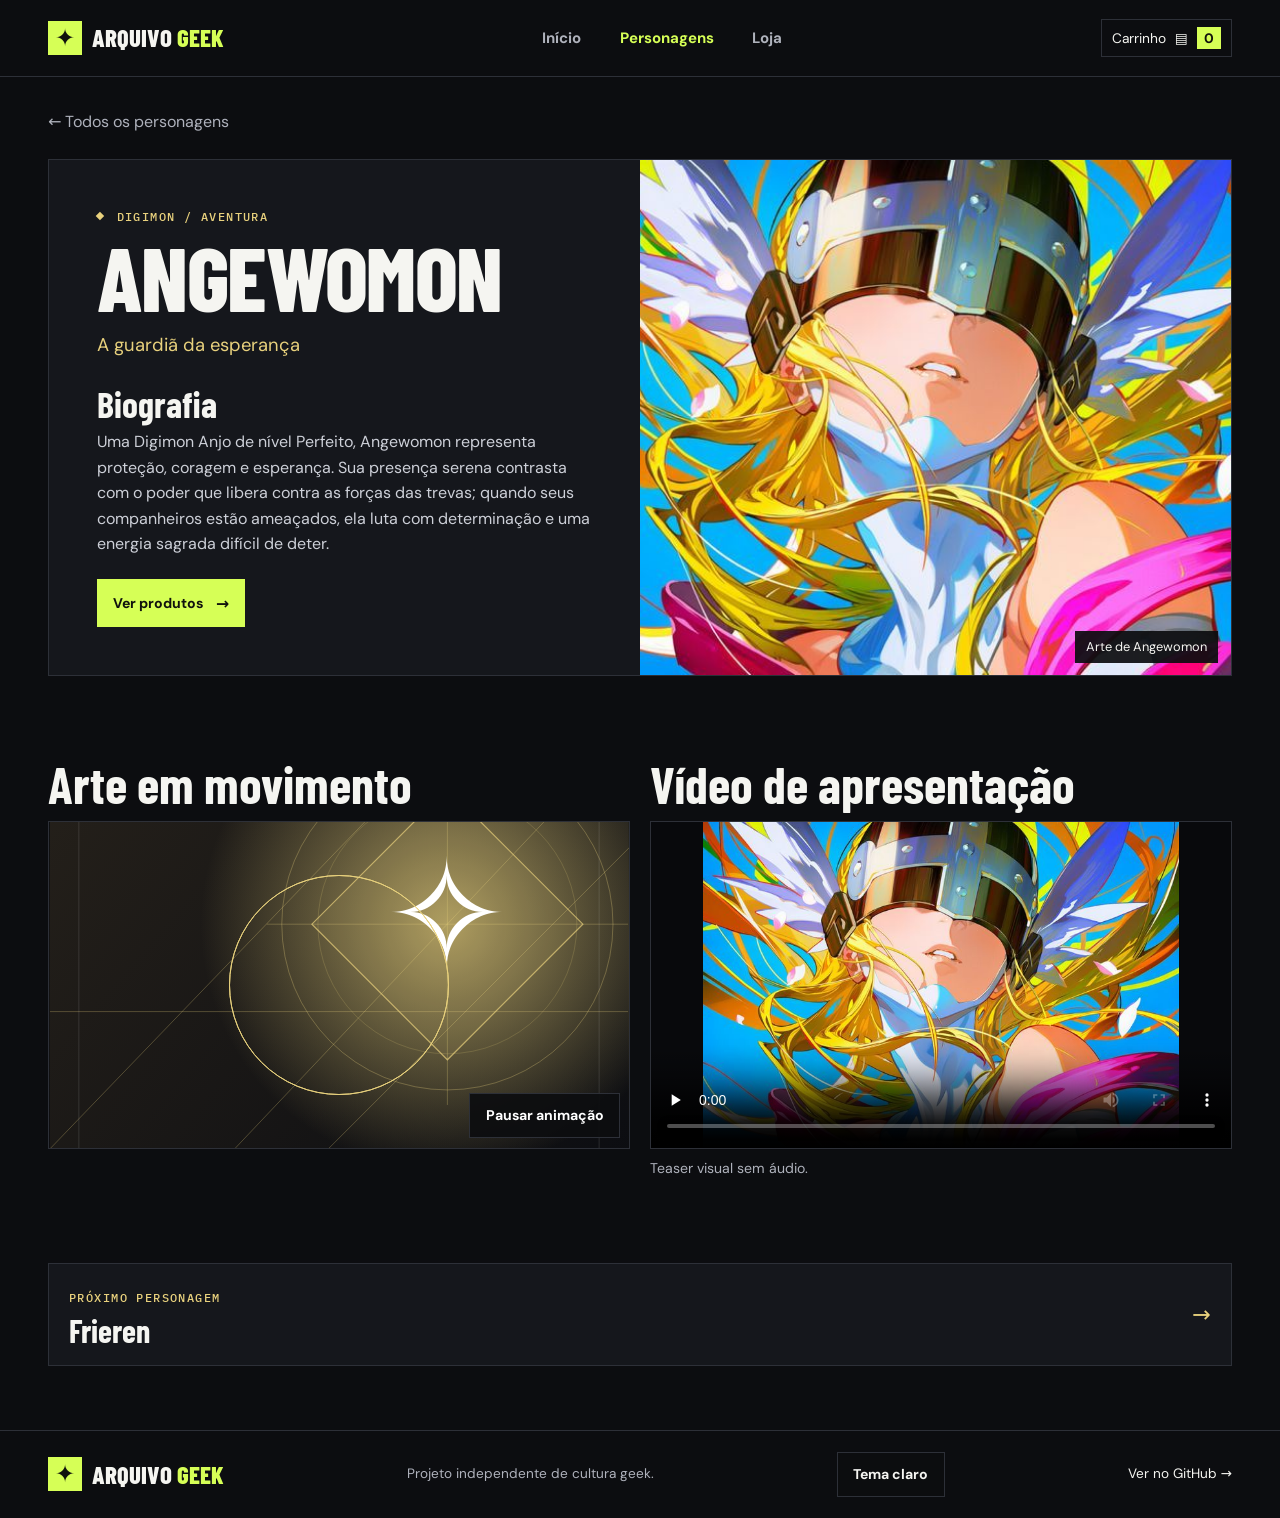
==== personagens/angewomon.html @ 1e924ce9 "Redesign Arquivo Geek and add profiles and catalog" ====
<!doctype html>
<html lang="pt-BR">
<head>
<meta charset="utf-8">
<meta name="viewport" content="width=device-width,initial-scale=1">
<meta name="theme-color" content="#0c0d10">
<meta name="description" content="Uma Digimon Anjo de nível Perfeito, Angewomon representa proteção, coragem e esperança. Sua presença serena contrasta com o poder que libera contra as forças das trevas; quando seus companheiros estão ameaçados, ela luta com determinação e uma energia sagrada difícil de deter.">
<title>Angewomon | Arquivo Geek</title>
<link rel="icon" href="../favicon.svg" type="image/svg+xml">
<link rel="stylesheet" href="../style.css">
<script src="../index.js" defer></script>
</head>
<body>
<a class="skip" href="#conteudo">Pular para o conteúdo</a>
<header class="site-header"><div class="shell header-inner">
<a class="brand" href="../index.html" aria-label="Arquivo Geek, início"><span class="brand-icon" aria-hidden="true">✦</span><span>ARQUIVO<span class="brand-accent">GEEK</span></span></a>
<nav aria-label="Menu principal">
<a href="../index.html">Início</a>
<a href="../index.html#colecao" aria-current="location">Personagens</a>
<a href="../loja.html">Loja</a>
</nav>
<a class="cart-link" href="../loja.html#carrinho"><span class="cart-label">Carrinho</span><span aria-hidden="true">▤</span><b data-cart-count>0</b></a>
</div></header>
<main id="conteudo">
<div class="shell profile-page" style="--accent:#e8d17d;--tone:#27221b">
<a class="back-link" href="../index.html#colecao">← Todos os personagens</a>
<section class="profile-hero">
<div class="profile-copy"><p class="kicker"><span class="signal"></span> Digimon / Aventura</p>
<h1>Angewomon</h1><p class="profile-role">A guardiã da esperança</p>
<h2>Biografia</h2><p class="bio">Uma Digimon Anjo de nível Perfeito, Angewomon representa proteção, coragem e esperança. Sua presença serena contrasta com o poder que libera contra as forças das trevas; quando seus companheiros estão ameaçados, ela luta com determinação e uma energia sagrada difícil de deter.</p>
<a class="button primary" href="../loja.html?personagem=angewomon">Ver produtos <span>→</span></a></div>
<figure class="profile-image" data-id="angewomon"><img src="../Angewomon%20(1).jpg" alt="Arte de Angewomon" loading="eager"><figcaption>Arte de Angewomon</figcaption></figure>
</section>
<section class="section media-section" aria-label="Arte e vídeo de Angewomon">
<div><h2>Arte em movimento</h2><div class="motion-stage" data-motion>
<img class="motion-image" src="../angewomon.svg" alt="Ilustração de Angewomon" loading="lazy">
<span class="motion-ring" aria-hidden="true"></span><span class="motion-ring ring-two" aria-hidden="true"></span>
<button class="button motion-button" type="button" aria-pressed="false">Pausar animação</button>
</div></div>
<div><h2>Vídeo de apresentação</h2><video controls playsinline preload="none" poster="../Angewomon%20(1).jpg" aria-label="Vídeo de apresentação de Angewomon">
<source src="../midia/angewomon.mp4" type="video/mp4">
<a href="../midia/angewomon.mp4">Baixar vídeo</a></video>
<p class="media-caption">Teaser visual sem áudio.</p></div>
</section>
<a class="next-profile" href="../personagens/frieren.html"><span><small class="kicker">PRÓXIMO PERSONAGEM</small><strong>Frieren</strong></span><span aria-hidden="true">→</span></a>
</div></main>
<footer class="site-footer"><div class="shell"><a class="brand" href="../index.html"><span class="brand-icon" aria-hidden="true">✦</span><span>ARQUIVO<span class="brand-accent">GEEK</span></span></a><p>Projeto independente de cultura geek.</p><button type="button" class="button outline theme-toggle" aria-pressed="false">Tema claro</button><a href="https://github.com/Kalebreus/terminal-estudo">Ver no GitHub →</a></div></footer>
</body></html>
---- style.css ----
@font-face {
  font-family: 'Barlow Condensed';
  font-style: normal;
  font-weight: 600;
  font-display: swap;
  src: url(./fontes/barlow-condensed-600.woff2) format('woff2');
  unicode-range: U+0000-00FF, U+0131, U+0152-0153, U+02BB-02BC, U+02C6, U+02DA, U+02DC, U+0304, U+0308, U+0329, U+2000-206F, U+20AC, U+2122, U+2191, U+2193, U+2212, U+2215, U+FEFF, U+FFFD;
}
@font-face {
  font-family: 'Barlow Condensed';
  font-style: normal;
  font-weight: 700;
  font-display: swap;
  src: url(./fontes/barlow-condensed-700.woff2) format('woff2');
  unicode-range: U+0000-00FF, U+0131, U+0152-0153, U+02BB-02BC, U+02C6, U+02DA, U+02DC, U+0304, U+0308, U+0329, U+2000-206F, U+20AC, U+2122, U+2191, U+2193, U+2212, U+2215, U+FEFF, U+FFFD;
}
@font-face {
  font-family: 'Barlow Condensed';
  font-style: normal;
  font-weight: 800;
  font-display: swap;
  src: url(./fontes/barlow-condensed-800.woff2) format('woff2');
  unicode-range: U+0000-00FF, U+0131, U+0152-0153, U+02BB-02BC, U+02C6, U+02DA, U+02DC, U+0304, U+0308, U+0329, U+2000-206F, U+20AC, U+2122, U+2191, U+2193, U+2212, U+2215, U+FEFF, U+FFFD;
}
@font-face {
  font-family: 'DM Sans';
  font-style: normal;
  font-weight: 400 700;
  font-display: swap;
  src: url(./fontes/dm-sans-400-700.woff2) format('woff2');
  unicode-range: U+0000-00FF, U+0131, U+0152-0153, U+02BB-02BC, U+02C6, U+02DA, U+02DC, U+0304, U+0308, U+0329, U+2000-206F, U+20AC, U+2122, U+2191, U+2193, U+2212, U+2215, U+FEFF, U+FFFD;
}
@font-face {
  font-family: 'IBM Plex Mono';
  font-style: normal;
  font-weight: 400;
  font-display: swap;
  src: url(./fontes/ibm-plex-mono-400.woff2) format('woff2');
  unicode-range: U+0000-00FF, U+0131, U+0152-0153, U+02BB-02BC, U+02C6, U+02DA, U+02DC, U+0304, U+0308, U+0329, U+2000-206F, U+20AC, U+2122, U+2191, U+2193, U+2212, U+2215, U+FEFF, U+FFFD;
}
@font-face {
  font-family: 'IBM Plex Mono';
  font-style: normal;
  font-weight: 500;
  font-display: swap;
  src: url(./fontes/ibm-plex-mono-500.woff2) format('woff2');
  unicode-range: U+0000-00FF, U+0131, U+0152-0153, U+02BB-02BC, U+02C6, U+02DA, U+02DC, U+0304, U+0308, U+0329, U+2000-206F, U+20AC, U+2122, U+2191, U+2193, U+2212, U+2215, U+FEFF, U+FFFD;
}
:root {
  color-scheme: dark;
  --bg: #0c0d10;
  --panel: #15171c;
  --line: #2d3038;
  --text: #f5f5f1;
  --muted: #afb2bc;
  --lime: #d6ff56;
  --heading: "Barlow Condensed", "Arial Narrow", Impact, sans-serif;
  --mono: "IBM Plex Mono", monospace;
}
*, *::before, *::after { box-sizing: border-box; }
body { margin: 0; background: var(--bg); color: var(--text); font: 1rem/1.6 "DM Sans", system-ui, sans-serif; }
a { color: inherit; text-decoration: none; }
button, input, select { font: inherit; }
button { cursor: pointer; }
img { display: block; max-width: 100%; }
h1, h2, h3, p, figure { margin: 0; }
h1, h2, h3, .brand, .hero-credit strong, .next-profile strong { font-family: var(--heading); line-height: .94; }
h1 { font-weight: 800; text-transform: uppercase; letter-spacing: -.018em; }
h2 { font-size: clamp(2.6rem, 5vw, 4.4rem); font-weight: 700; }
h3 { font-size: 1.85rem; line-height: 1; }
:focus-visible { outline: 2px solid var(--lime); outline-offset: 4px; }
[hidden] { display: none !important; }
.shell { width: min(1200px, 100% - 6rem); margin-inline: auto; }
.skip { position: fixed; z-index: 5; top: 1rem; left: 1rem; padding: .8rem; background: var(--lime); color: var(--bg); transform: translateY(-200%); }
.skip:focus { transform: none; }
.site-header { border-bottom: 1px solid var(--line); }
.header-inner { min-height: 76px; display: flex; justify-content: space-between; align-items: center; gap: 1rem; }
.brand { display: inline-flex; align-items: center; gap: .6rem; font-size: 1.55rem; font-weight: 800; white-space: nowrap; }
.brand-icon { display: grid; place-items: center; width: 34px; height: 34px; background: var(--lime); color: #10120d; font: 24px/1 system-ui; }
.brand-accent { color: var(--lime); margin-left: .22em; }
nav { display: flex; gap: clamp(.85rem, 3vw, 2.5rem); font-size: .94rem; font-weight: 700; }
nav a, .back-link, .site-footer p { color: var(--muted); }
nav a:hover, nav a[aria-current], .back-link:hover { color: var(--lime); }
.cart-link { display: flex; align-items: center; gap: .55rem; font-size: .86rem; border: 1px solid var(--line); padding: .45rem .65rem; }
.cart-link:hover { border-color: var(--lime); }
.cart-link b { min-width: 1.5rem; padding-inline: .25rem; background: var(--lime); color: #11130c; text-align: center; }
.hero { overflow: hidden; position: relative; isolation: isolate; border-bottom: 1px solid var(--line); }
.hero-art { position: absolute; z-index: -1; inset: 0 0 0 28%; }
.hero-art img { width: 100%; height: 100%; object-fit: cover; object-position: center 43%; }
.hero-art::after { content: ""; position: absolute; inset: 0; background: linear-gradient(90deg, var(--bg), #0c0d1038 55%, transparent), linear-gradient(0deg, #0c0d10 0%, transparent 36%); }
.hero-inner { min-height: 570px; display: flex; align-items: center; position: relative; padding-block: 4rem 5rem; }
.hero-copy { max-width: 740px; }
.kicker { font: 500 .74rem/1.45 var(--mono); letter-spacing: .12em; color: var(--accent, var(--lime)); text-transform: uppercase; }
.signal { display: inline-block; width: .5em; height: .5em; background: currentColor; margin: 0 .45em .12em 0; transform: rotate(45deg); }
.hero h1, .store-hero h1 { font-size: clamp(4rem, 9.8vw, 9.25rem); margin: 1rem 0 1.35rem; }
h1 em { font-style: normal; color: var(--lime); }
.lead { max-width: 34rem; color: #dedfe4; font-size: clamp(1rem, 2vw, 1.15rem); }
.hero-actions { display: flex; flex-wrap: wrap; gap: .75rem; margin-top: 1.8rem; }
.button { min-height: 44px; border: 1px solid transparent; padding: .65rem .95rem; display: inline-flex; align-items: center; justify-content: center; gap: .8rem; font-size: .88rem; font-weight: 700; white-space: nowrap; }
.button span { font-size: 1.12em; }
.primary { background: var(--lime); color: #10120d; }
.primary:hover { background: #edffa8; }
.outline { background: #0c0d10c9; border-color: var(--line); color: var(--text); }
.outline:hover, .outline[aria-pressed="true"] { color: var(--lime); border-color: var(--lime); }
.hero-credit { position: absolute; right: 0; bottom: 2rem; border-left: 2px solid var(--lime); padding-left: .85rem; }
.hero-credit strong { display: block; font-size: 2rem; margin-top: .2rem; }
.hero-credit strong span { color: var(--lime); font-size: 1rem; }
.section { padding-block: clamp(3rem, 7vw, 5.25rem); scroll-margin-top: 1rem; }
.section-heading { display: flex; align-items: end; justify-content: space-between; gap: 1rem; margin-bottom: 1.5rem; }
.section-heading .kicker { margin-bottom: .45rem; }
.count { color: var(--muted); font: .76rem var(--mono); padding-bottom: .35rem; white-space: nowrap; }
.toolbar { display: flex; gap: .7rem; margin-bottom: 1.4rem; }
.search { display: flex; align-items: center; gap: .6rem; flex: 1; min-width: 0; background: var(--panel); border: 1px solid var(--line); padding-inline: .8rem; }
.search span { color: var(--lime); font-size: 1.4rem; line-height: 1; }
.search input { min-width: 0; width: 100%; min-height: 44px; border: 0; background: transparent; color: var(--text); }
.search input:focus-visible { outline-offset: -2px; }
.search input::placeholder { color: var(--muted); }
.card-grid { display: grid; grid-template-columns: repeat(3, minmax(0,1fr)); gap: 1rem; }
.character-card, .product { min-width: 0; position: relative; border: 1px solid var(--line); background: var(--panel); }
.character-card:hover, .product:hover { border-color: var(--accent); }
.character-card a { display: block; }
.card-image { aspect-ratio: 1.58; background: var(--tone); overflow: hidden; border-bottom: 2px solid var(--accent); }
.card-image img, .profile-image img { width: 100%; height: 100%; object-fit: cover; }
.card-image[data-id="doflamingo"] img, .profile-image[data-id="doflamingo"] img { object-position: center 32%; }
.card-image img { transition: transform .3s ease; }
.character-card:hover img { transform: scale(1.045); }
.card-copy, .product-copy { padding: 1rem; }
.card-copy { padding-right: 2.7rem; }
.card-copy h3, .product-copy h3 { margin-top: .35rem; }
.card-arrow { position: absolute; right: 1rem; bottom: .8rem; color: var(--accent); }
.favorite { position: absolute; right: .65rem; top: .65rem; border: 1px solid #ffffff55; border-radius: 50%; width: 42px; height: 42px; background: #0c0d10e8; color: var(--text); font-size: 1.3rem; }
.favorite[aria-pressed="true"], .favorite:hover { color: var(--accent); }
.empty { padding: 1rem 0; color: var(--muted); }
.shop-banner { margin-bottom: 4rem; border: 1px solid var(--line); border-top: 2px solid var(--lime); background: linear-gradient(120deg, #1e2916, var(--panel) 65%); display: flex; align-items: center; justify-content: space-between; gap: 1.4rem; padding: clamp(1.4rem, 5vw, 3.5rem); }
.shop-banner h2 { margin: .35rem 0 .65rem; }
.shop-banner p:not(.kicker) { color: var(--muted); }
.site-footer { border-top: 1px solid var(--line); padding-block: 1.3rem; }
.site-footer .shell { display: flex; align-items: center; justify-content: space-between; gap: 1rem; }
.site-footer p, .site-footer a:not(.brand) { font-size: .85rem; }
.profile-page { padding-block: 2rem 4rem; }
.back-link { display: inline-block; margin-bottom: 1.5rem; }
.profile-hero { display: grid; grid-template-columns: 1fr 1fr; align-items: stretch; border: 1px solid var(--line); background: var(--panel); }
.profile-copy { padding: clamp(1.25rem, 4vw, 3rem); }
.profile-copy h1 { font-size: clamp(3.3rem, 7vw, 6.7rem); margin: .6rem 0 .8rem; }
.profile-role { font-size: 1.15rem; color: var(--accent); }
.profile-copy h2 { font-size: 2.25rem; margin: 1.65rem 0 .5rem; }
.bio { color: #cdd0d8; max-width: 42rem; }
.profile-copy .button { margin-top: 1.4rem; }
.profile-image { background: var(--tone); position: relative; min-height: 350px; }
.profile-image img { position: absolute; inset: 0; }
.profile-image figcaption { position: absolute; bottom: .8rem; right: .8rem; background: #0c0d10ec; padding: .35rem .7rem; font-size: .8rem; }
.media-section { display: grid; grid-template-columns: 1fr 1fr; gap: 1.2rem; }
.media-section h2 { font-size: clamp(2.1rem, 4vw, 3.25rem); margin-bottom: .8rem; }
.motion-stage, video { display: block; width: 100%; aspect-ratio: 16 / 9; background: #08090c; border: 1px solid var(--line); }
.motion-stage { display: grid; place-items: center; overflow: hidden; isolation: isolate; position: relative; background: radial-gradient(ellipse, var(--tone), var(--bg)); }
.motion-image { width: 100%; height: 100%; position: absolute; inset: 0; object-fit: cover; object-position: center 46%; animation: drift 8s ease-in-out infinite alternate; }
.motion-ring { position: absolute; width: 38%; aspect-ratio: 1; border: 1px solid var(--accent); border-radius: 50%; animation: pulse 4s ease-out infinite; pointer-events: none; }
.ring-two { animation-delay: -2s; }
.motion-button { position: absolute; right: .6rem; bottom: .6rem; color: white; background: #0c0d10ee; border-color: var(--line); }
[data-paused] .motion-image, [data-paused] .motion-ring { animation-play-state: paused; }
@keyframes drift { from { transform: scale(1.05) translateY(2%); } to { transform: scale(1.22) translateY(-3%); } }
@keyframes pulse { from { transform: scale(.6); opacity: .6; } to { transform: scale(2); opacity: 0; } }
.media-caption { color: var(--muted); font-size: .88rem; margin-top: .5rem; }
.next-profile { display: flex; align-items: center; justify-content: space-between; background: var(--panel); border: 1px solid var(--line); padding: 1.25rem; }
.next-profile strong { display: block; font-size: 2rem; margin-top: .3rem; }
.next-profile > span:last-child { color: var(--accent); font-size: 1.4rem; }
.store-hero { padding-block: clamp(2.8rem, 7vw, 5rem); border-bottom: 1px solid var(--line); background: radial-gradient(ellipse at 78% 25%, #29351a, transparent 55%), repeating-linear-gradient(135deg, transparent 0 21px, #d6ff560d 21px 22px); }
.store-hero h1 { font-size: clamp(4rem, 8vw, 7.5rem); }
.store-note { font: .75rem var(--mono); color: var(--muted); margin-top: 1.2rem; }
.store-toolbar { align-items: end; }
.store-toolbar label:not(.search) { display: grid; gap: .2rem; font-size: .8rem; color: var(--muted); }
select { min-height: 46px; max-width: 100%; padding: .55rem .65rem; border: 1px solid var(--line); background: var(--panel); color: var(--text); }
.product-art { display: grid; place-items: center; position: relative; overflow: hidden; aspect-ratio: 1.6; background: radial-gradient(ellipse at 50% 75%, var(--tone), #101116 75%); border-bottom: 1px solid var(--line); }
.product-object { width: 34%; height: 78%; display: grid; place-items: center; background: linear-gradient(110deg, #363842, #17181d 65%); filter: drop-shadow(0 8px 8px #000a); }
.product-object img { width: 65%; height: 68%; object-fit: cover; }
.poster .product-object { transform: rotate(-7deg); width: 31%; background: #e8e6e0; padding: 5px; }
.poster img { width: 100%; height: 100%; }
.camiseta .product-object { width: 56%; clip-path: polygon(24% 0, 39% 0, 45% 10%, 55% 10%, 61% 0, 76% 0, 100% 24%, 83% 49%, 74% 42%, 74% 100%, 26% 100%, 26% 42%, 17% 49%, 0 24%); }
.camiseta img { width: 34%; height: 46%; }
.caneca .product-object { height: 60%; width: 34%; border-radius: 8% 8% 22% 22%; background: linear-gradient(90deg,#858590,#eeeeee 24%,#cfced3 75%,#858590); position: relative; }
.caneca .product-object::after { content: ""; position: absolute; top: 19%; left: 96%; width: 35%; height: 64%; border: 7px solid #b8b8bf; border-left: 0; border-radius: 0 50% 50% 0; }
.adesivos .product-object { transform: rotate(-13deg); background: #eee; border-radius: 12px; height: 69%; width: 40%; box-shadow: 13px 10px 0 var(--accent); }
.adesivos img { border-radius: 50%; outline: 4px solid white; }
.ecobag .product-object { background: #cbbd9d; border-radius: 5px 5px 12px 12px; width: 40%; height: 61%; position: relative; margin-top: 10%; }
.ecobag .product-object::before { content: ""; position: absolute; width: 50%; height: 40%; border: 5px solid #cbbd9d; border-radius: 50% 50% 0 0; bottom: 95%; }
.chaveiro .product-object { width: 25%; height: 53%; border-radius: 42%; outline: 3px solid var(--accent); position: relative; margin-top: 12%; }
.chaveiro .product-object::before { content: ""; position: absolute; width: 34%; height: 28%; border: 3px solid #b9bccb; border-radius: 50%; bottom: 100%; }
.chaveiro img { border-radius: 35%; }
.product-copy p { color: var(--muted); margin-top: .5rem; font-size: .88rem; }
.product-buy { display: flex; justify-content: space-between; align-items: center; gap: .4rem; margin-top: .8rem; }
.product-buy strong { white-space: nowrap; }
.cart-section { border-top: 1px solid var(--line); }
.cart-section .section-heading a { color: var(--lime); font-size: .88rem; }
.cart-row { display: flex; align-items: center; justify-content: space-between; gap: .8rem; padding: .75rem 0; border-bottom: 1px solid var(--line); }
.cart-controls { display: flex; align-items: center; gap: .6rem; }
.cart-total { padding-block: .75rem; display: flex; justify-content: space-between; }
.toast { position: fixed; z-index: 3; bottom: 1rem; right: 1rem; left: auto; max-width: calc(100% - 2rem); background: var(--lime); color: #12140c; padding: .65rem 1rem; font-weight: 700; pointer-events: none; }
@media (max-width: 950px) {
  .shell { width: calc(100% - 3rem); }
  .card-grid { grid-template-columns: repeat(2, minmax(0,1fr)); }
}
@media (max-width: 650px) {
  .shell { width: calc(100% - 2rem); }
  .header-inner { flex-wrap: wrap; min-height: 64px; padding-block: .65rem; gap: .65rem; }
  nav { order: 3; width: 100%; padding-top: .35rem; border-top: 1px solid var(--line); }
  .cart-label { display: none; }
  .hero-inner { align-items: end; min-height: 535px; padding-block: 10.5rem 4.4rem; }
  .hero-art { inset: 0 0 10% 0; }
  .hero-art img { object-position: center top; }
  .hero-art::after { background: linear-gradient(0deg, var(--bg) 4%, #0c0d10e6 37%, transparent 87%); }
  .hero-credit { bottom: .75rem; border: 0; padding: 0; }
  .hero-credit strong { display: none; }
  .hero h1 { font-size: clamp(3.15rem, 12vw, 5.4rem); }
  .profile-hero, .media-section { grid-template-columns: 1fr; }
  .profile-image { min-height: 280px; }
  .shop-banner, .site-footer .shell { align-items: flex-start; flex-direction: column; }
  .store-toolbar { display: grid; grid-template-columns: repeat(2, minmax(0,1fr)); }
  .store-toolbar .search { grid-column: 1 / -1; }
  .card-grid { gap: .65rem; }
  .card-copy, .product-copy { padding: .7rem; }
  .card-copy h3, .product-copy h3 { font-size: 1.45rem; }
  .card-arrow { display: none; }
  .product-buy { flex-wrap: wrap; }
  .product-buy .button { width: 100%; }
  .cart-row { flex-wrap: wrap; }
}
@media (prefers-reduced-motion: reduce) {
  .motion-image, .motion-ring { animation-play-state: paused; }
  [data-motion][data-playing] .motion-image, [data-motion][data-playing] .motion-ring { animation-play-state: running; }
  .card-image img { transition: none; }
}
.light { color-scheme: light; --bg: #f5f6ef; --panel: #fdfdf9; --line: #c6c9bd; --text: #192016; --muted: #4d574a; --lime: #3f580e; }
.light .hero { --bg: #0c0d10; --text: #f5f5f1; --lime: #d6ff56; color: var(--text); }
.light .brand-icon, .light .cart-link b, .light .primary, .light .toast { color: #fff; }
.light .hero .primary { color: #10120d; }
.light .primary:hover { background: #536e1c; }
.light .hero .primary:hover { background: #edffa8; }
.light .outline { background: var(--panel); }
.light .hero .outline { background: #0c0d10c9; }
.light .shop-banner { background: linear-gradient(120deg, #e6ead5, var(--panel) 65%); }
.light .store-hero { background: repeating-linear-gradient(135deg, transparent 0 21px, #3f580e19 21px 22px); }
.light .store-hero .lead, .light .bio { color: var(--muted); }
.light .card-copy .kicker, .light .product-copy .kicker, .light .profile-copy .kicker, .light .profile-role, .light .next-profile .kicker { color: var(--lime); }
.light .favorite, .light .profile-image figcaption { color: white; }
.light .favorite[aria-pressed="true"] { color: var(--accent); }
.hero h1 em { white-space: nowrap; }
.hero h1 { font-size: clamp(3.2rem, 9vw, 8.4rem); }
.store-toolbar label:not(.search) { min-width: 0; }
.store-toolbar select { width: 100%; min-width: 0; }
.store-hero h1 { font-size: clamp(3.25rem, 8vw, 7.5rem); }
@media (max-width: 650px) {
  .hero h1 { font-size: clamp(2.65rem, 11vw, 5.4rem); }
  .profile-copy h1 { overflow-wrap: anywhere; }
}
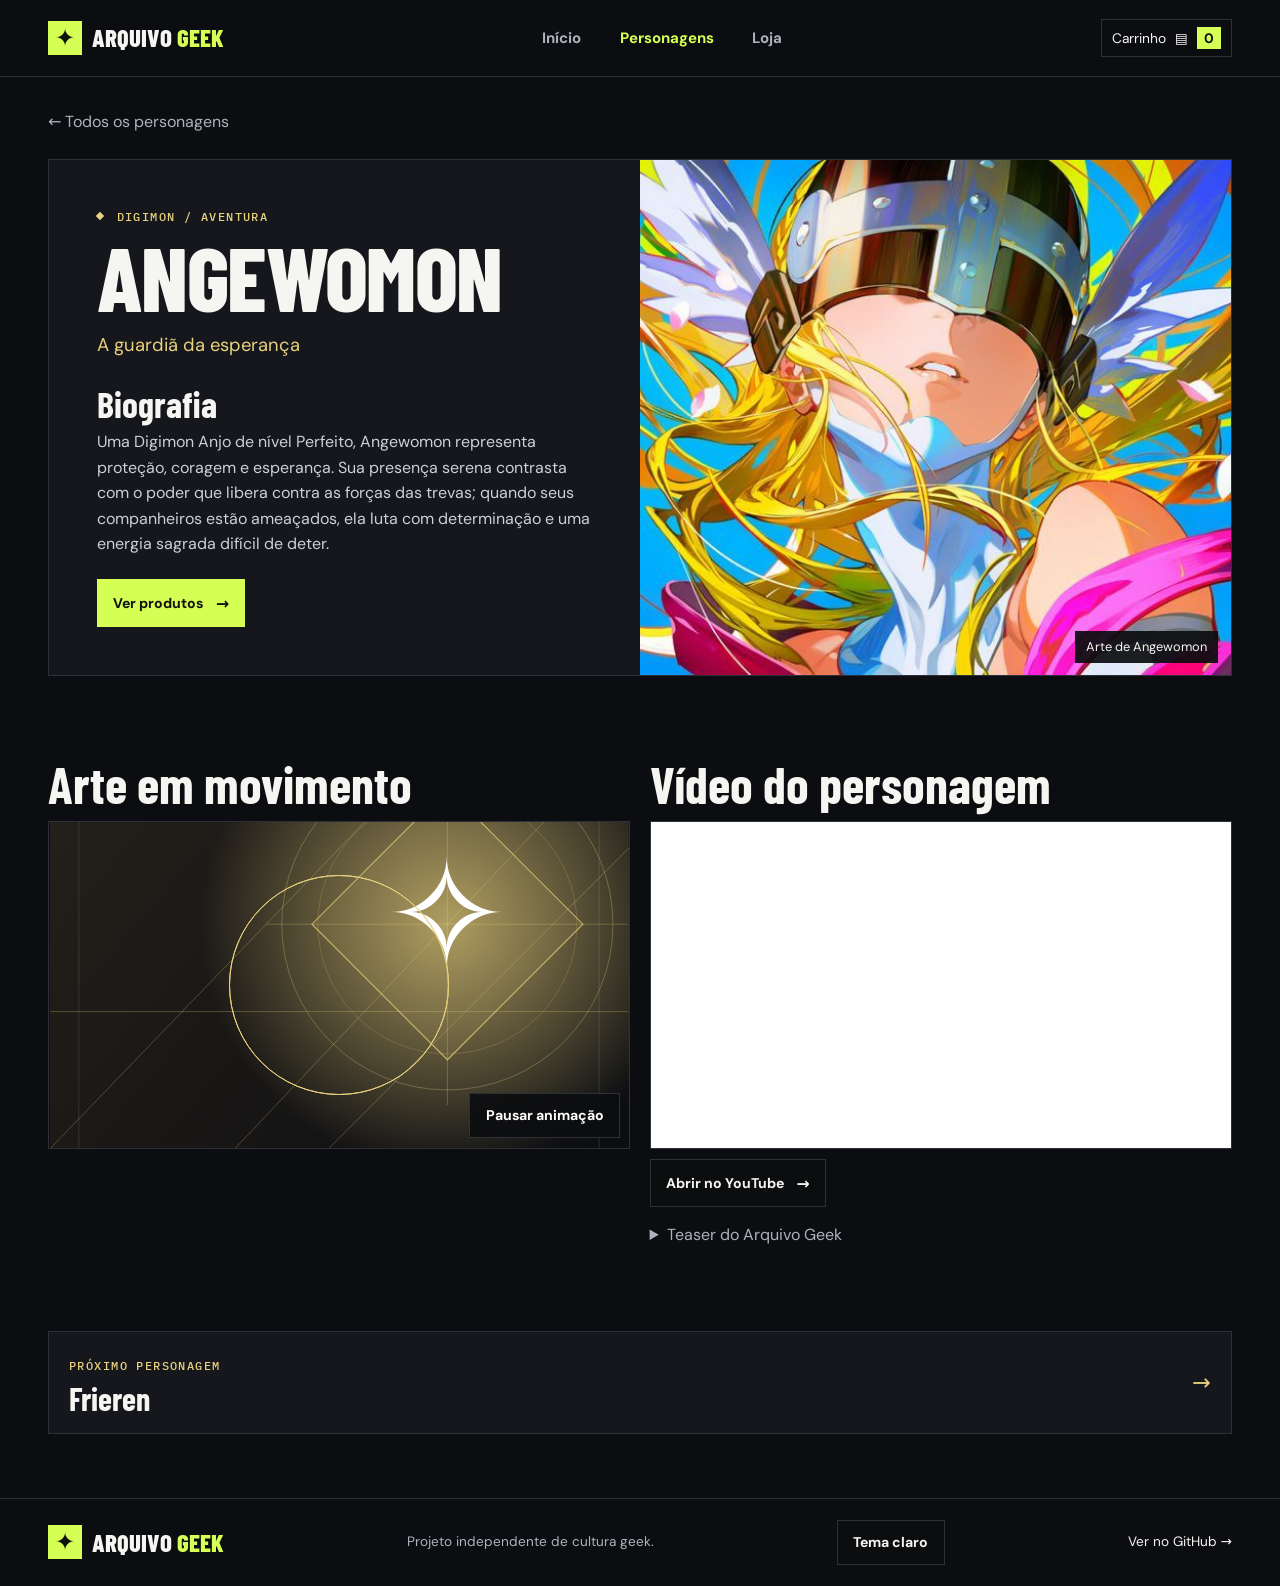
==== commit e7cd1add: "Restore original YouTube videos on character pages" ====
--- a/personagens/angewomon.html
+++ b/personagens/angewomon.html
@@ -37,10 +37,13 @@
 <span class="motion-ring" aria-hidden="true"></span><span class="motion-ring ring-two" aria-hidden="true"></span>
 <button class="button motion-button" type="button" aria-pressed="false">Pausar animação</button>
 </div></div>
-<div><h2>Vídeo de apresentação</h2><video controls playsinline preload="none" poster="../Angewomon%20(1).jpg" aria-label="Vídeo de apresentação de Angewomon">
+<div><h2>Vídeo do personagem</h2>
+<iframe class="youtube-player" src="https://www.youtube-nocookie.com/embed/LLfVqnfzzZE" title="Vídeo de Angewomon no YouTube" loading="lazy" allow="encrypted-media; picture-in-picture; fullscreen" allowfullscreen></iframe>
+<a class="button outline youtube-link" href="https://youtu.be/LLfVqnfzzZE" target="_blank" rel="noopener noreferrer">Abrir no YouTube <span aria-hidden="true">→</span></a>
+<details class="profile-teaser"><summary>Teaser do Arquivo Geek</summary><video controls playsinline preload="none" poster="../Angewomon%20(1).jpg" aria-label="Vídeo de apresentação de Angewomon">
 <source src="../midia/angewomon.mp4" type="video/mp4">
 <a href="../midia/angewomon.mp4">Baixar vídeo</a></video>
-<p class="media-caption">Teaser visual sem áudio.</p></div>
+<p class="media-caption">Teaser visual sem áudio.</p></details></div>
 </section>
 <a class="next-profile" href="../personagens/frieren.html"><span><small class="kicker">PRÓXIMO PERSONAGEM</small><strong>Frieren</strong></span><span aria-hidden="true">→</span></a>
 </div></main>
--- a/style.css
+++ b/style.css
@@ -151,7 +151,7 @@
 .profile-image figcaption { position: absolute; bottom: .8rem; right: .8rem; background: #0c0d10ec; padding: .35rem .7rem; font-size: .8rem; }
 .media-section { display: grid; grid-template-columns: 1fr 1fr; gap: 1.2rem; }
 .media-section h2 { font-size: clamp(2.1rem, 4vw, 3.25rem); margin-bottom: .8rem; }
-.motion-stage, video { display: block; width: 100%; aspect-ratio: 16 / 9; background: #08090c; border: 1px solid var(--line); }
+.motion-stage, .youtube-player, video { display: block; width: 100%; aspect-ratio: 16 / 9; background: #08090c; border: 1px solid var(--line); }
 .motion-stage { display: grid; place-items: center; overflow: hidden; isolation: isolate; position: relative; background: radial-gradient(ellipse, var(--tone), var(--bg)); }
 .motion-image { width: 100%; height: 100%; position: absolute; inset: 0; object-fit: cover; object-position: center 46%; animation: drift 8s ease-in-out infinite alternate; }
 .motion-ring { position: absolute; width: 38%; aspect-ratio: 1; border: 1px solid var(--accent); border-radius: 50%; animation: pulse 4s ease-out infinite; pointer-events: none; }
@@ -160,6 +160,10 @@
 [data-paused] .motion-image, [data-paused] .motion-ring { animation-play-state: paused; }
 @keyframes drift { from { transform: scale(1.05) translateY(2%); } to { transform: scale(1.22) translateY(-3%); } }
 @keyframes pulse { from { transform: scale(.6); opacity: .6; } to { transform: scale(2); opacity: 0; } }
+.youtube-link { margin-top: .65rem; }
+.profile-teaser { margin-top: .9rem; }
+.profile-teaser summary { cursor: pointer; color: var(--muted); }
+.profile-teaser video { margin-top: .65rem; }
 .media-caption { color: var(--muted); font-size: .88rem; margin-top: .5rem; }
 .next-profile { display: flex; align-items: center; justify-content: space-between; background: var(--panel); border: 1px solid var(--line); padding: 1.25rem; }
 .next-profile strong { display: block; font-size: 2rem; margin-top: .3rem; }
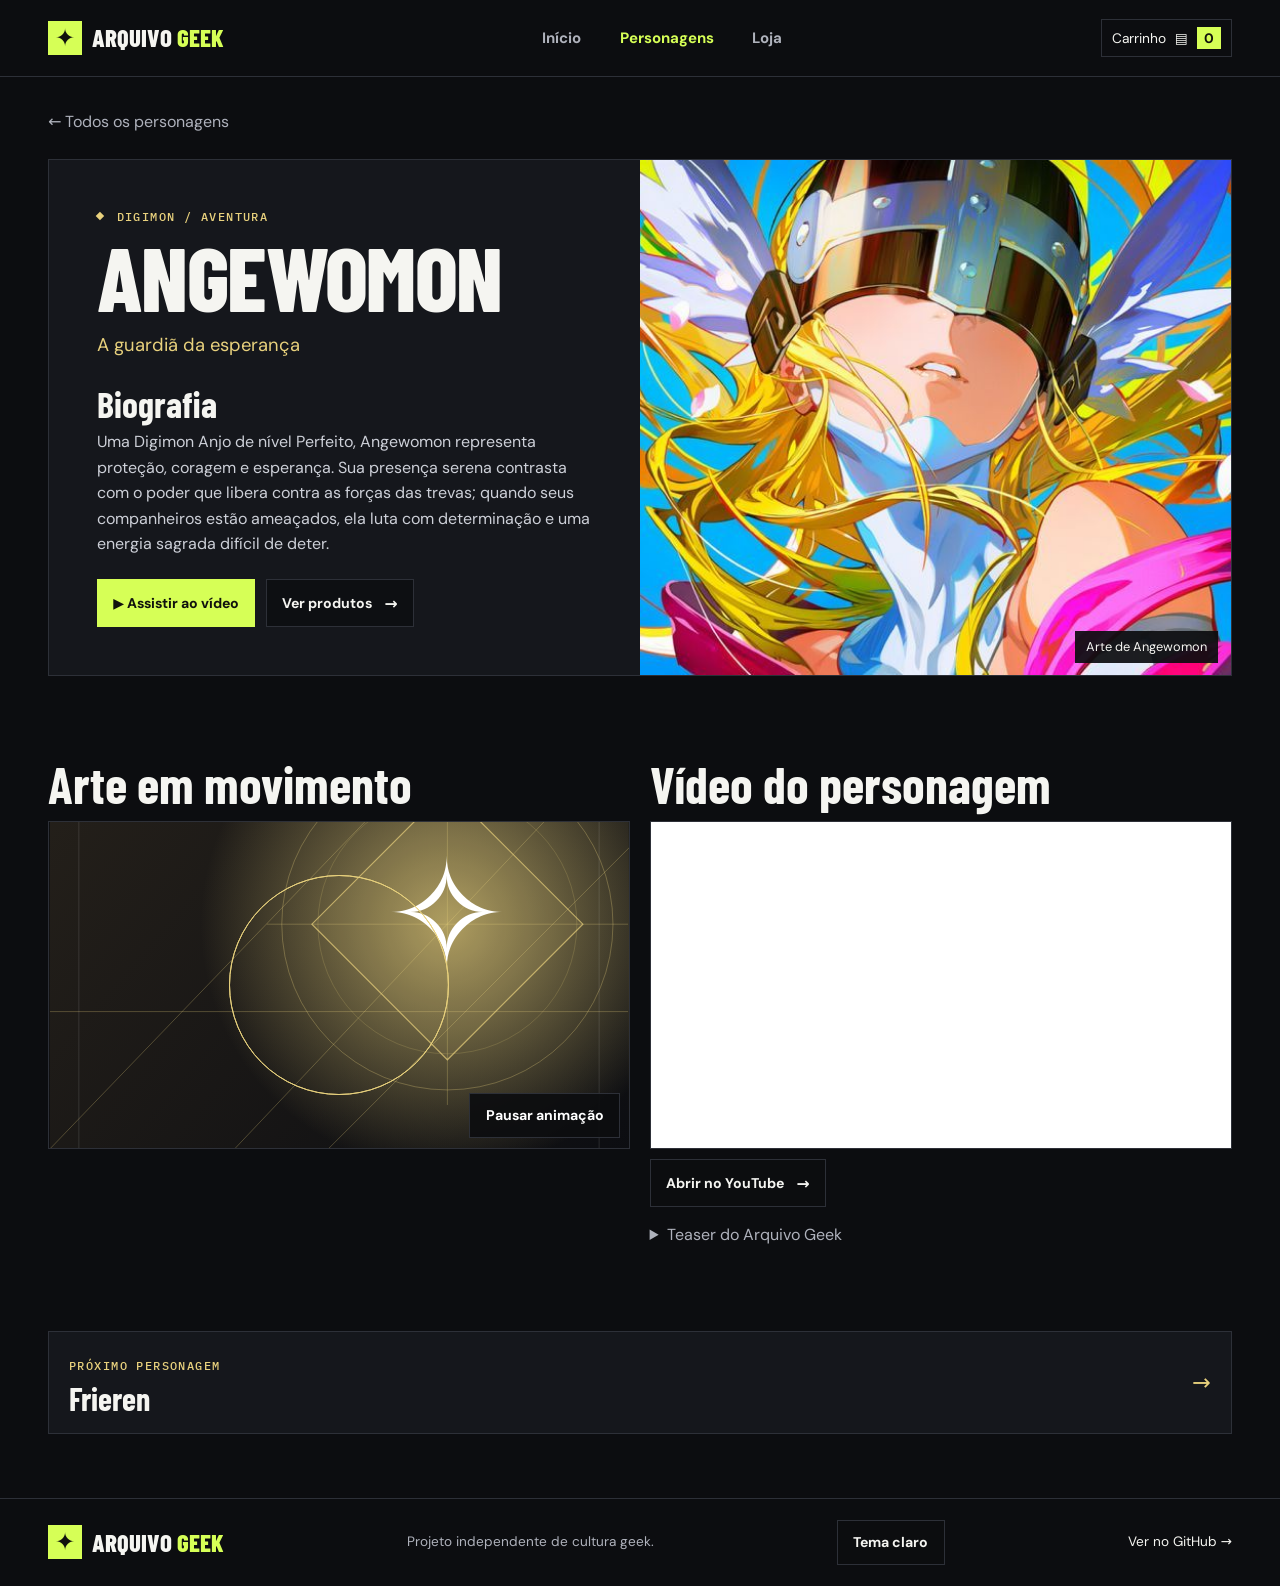
==== commit 30d45335: "Make each character video easy to find" ====
--- a/personagens/angewomon.html
+++ b/personagens/angewomon.html
@@ -28,7 +28,7 @@
 <div class="profile-copy"><p class="kicker"><span class="signal"></span> Digimon / Aventura</p>
 <h1>Angewomon</h1><p class="profile-role">A guardiã da esperança</p>
 <h2>Biografia</h2><p class="bio">Uma Digimon Anjo de nível Perfeito, Angewomon representa proteção, coragem e esperança. Sua presença serena contrasta com o poder que libera contra as forças das trevas; quando seus companheiros estão ameaçados, ela luta com determinação e uma energia sagrada difícil de deter.</p>
-<a class="button primary" href="../loja.html?personagem=angewomon">Ver produtos <span>→</span></a></div>
+<div class="profile-actions"><a class="button primary" href="#video">▶ Assistir ao vídeo</a><a class="button outline" href="../loja.html?personagem=angewomon">Ver produtos <span>→</span></a></div></div>
 <figure class="profile-image" data-id="angewomon"><img src="../Angewomon%20(1).jpg" alt="Arte de Angewomon" loading="eager"><figcaption>Arte de Angewomon</figcaption></figure>
 </section>
 <section class="section media-section" aria-label="Arte e vídeo de Angewomon">
@@ -37,7 +37,7 @@
 <span class="motion-ring" aria-hidden="true"></span><span class="motion-ring ring-two" aria-hidden="true"></span>
 <button class="button motion-button" type="button" aria-pressed="false">Pausar animação</button>
 </div></div>
-<div><h2>Vídeo do personagem</h2>
+<div id="video"><h2>Vídeo do personagem</h2>
 <iframe class="youtube-player" src="https://www.youtube-nocookie.com/embed/LLfVqnfzzZE" title="Vídeo de Angewomon no YouTube" loading="lazy" allow="encrypted-media; picture-in-picture; fullscreen" allowfullscreen></iframe>
 <a class="button outline youtube-link" href="https://youtu.be/LLfVqnfzzZE" target="_blank" rel="noopener noreferrer">Abrir no YouTube <span aria-hidden="true">→</span></a>
 <details class="profile-teaser"><summary>Teaser do Arquivo Geek</summary><video controls playsinline preload="none" poster="../Angewomon%20(1).jpg" aria-label="Vídeo de apresentação de Angewomon">
--- a/style.css
+++ b/style.css
@@ -127,6 +127,9 @@
 .card-copy, .product-copy { padding: 1rem; }
 .card-copy { padding-right: 2.7rem; }
 .card-copy h3, .product-copy h3 { margin-top: .35rem; }
+.card-copy { position: relative; }
+.card-video { width: fit-content; margin: 0 1rem 1rem; color: var(--lime); font-size: .85rem; }
+.card-video:hover { text-decoration: underline; }
 .card-arrow { position: absolute; right: 1rem; bottom: .8rem; color: var(--accent); }
 .favorite { position: absolute; right: .65rem; top: .65rem; border: 1px solid #ffffff55; border-radius: 50%; width: 42px; height: 42px; background: #0c0d10e8; color: var(--text); font-size: 1.3rem; }
 .favorite[aria-pressed="true"], .favorite:hover { color: var(--accent); }
@@ -145,7 +148,8 @@
 .profile-role { font-size: 1.15rem; color: var(--accent); }
 .profile-copy h2 { font-size: 2.25rem; margin: 1.65rem 0 .5rem; }
 .bio { color: #cdd0d8; max-width: 42rem; }
-.profile-copy .button { margin-top: 1.4rem; }
+.profile-actions { display: flex; flex-wrap: wrap; gap: .65rem; margin-top: 1.4rem; }
+#video { scroll-margin-top: 1rem; }
 .profile-image { background: var(--tone); position: relative; min-height: 350px; }
 .profile-image img { position: absolute; inset: 0; }
 .profile-image figcaption { position: absolute; bottom: .8rem; right: .8rem; background: #0c0d10ec; padding: .35rem .7rem; font-size: .8rem; }
